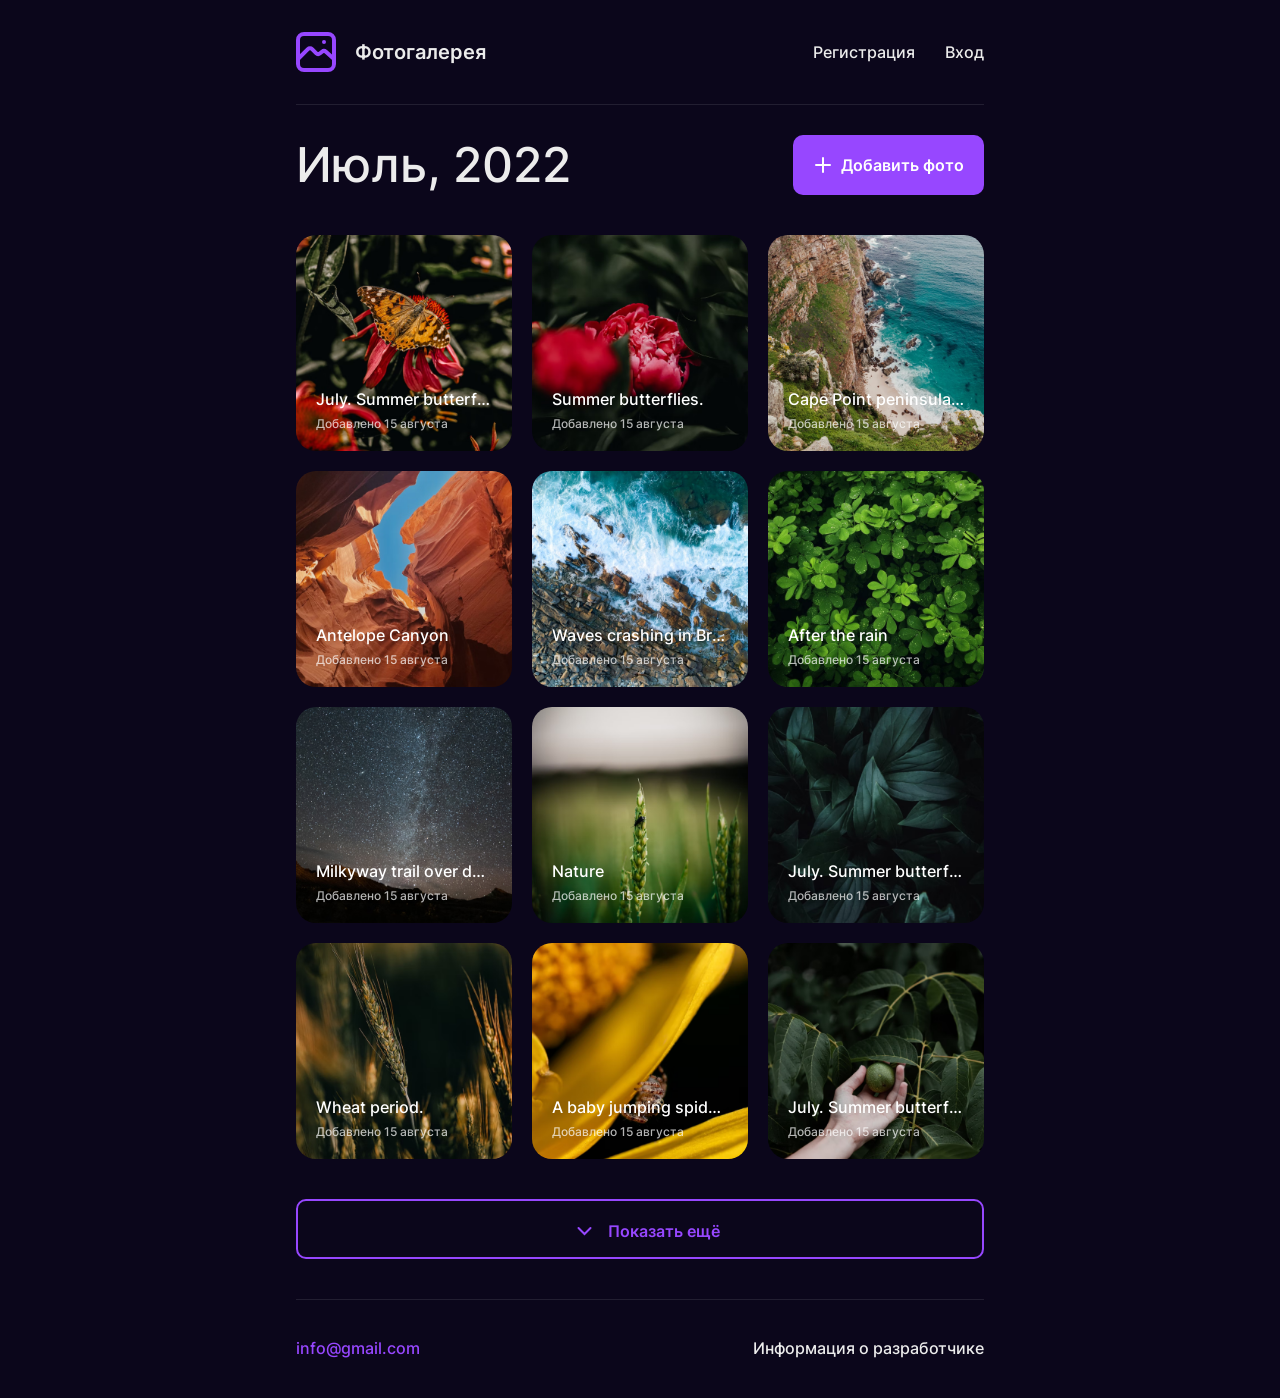
==== html/main.html @ de0ae7b8 "Add outlines on focused elements" ====
<!DOCTYPE html>
<html lang="ru">

<head>
    <meta charset="UTF-8">
    <meta http-equiv="X-UA-Compatible" content="IE=edge">
    <meta name="viewport" content="width=device-width, initial-scale=1.0">
    <title>PhotoGallery</title>
    <link rel="stylesheet" href="../css/font.css">
    <link rel="stylesheet" href="../css/main.css">
</head>

<body>
    <header>
        <div class="header">
            <div class="wrapper">
                <div class="header__container">
                    <div class="header__left">
                        <p class="header__logo"></p>
                        <p class="header__photogallery">
                            Фотогалерея
                        </p>
                    </div>
                    <div class="header__right">
                        <button class="header__registration">
                            Регистрация
                        </button>
                        <button class="header__login">
                            Вход
                        </button>
                    </div>
                </div>
            </div>
        </div>
    
        <div class="wrapper">
            <div class="hline"></div>
        </div>
    </header>


    <main>
        <div class="add-panel">
            <div class="wrapper">
                <div class="add-panel__container">
                    <p class="add-panel__date">
                        Июль, 2022
                    </p>
                    <button class="add-panel__button">
                        <div class="add-panel__button-container">
                            <div class="add-panel__button-plus"></div>
                            <p class="add-panel__button-text">
                                Добавить фото
                            </p>
                        </div>
                    </button>
                </div>
            </div>
        </div>
    
    
        <div class="content">
            <div class="wrapper">
                <div class="content__container">
    
                    <button class="content__element">
                        <img class="content__image" src="../img/example_images/image 1.png" alt="Фото не найдено" />
                        <p class="content__image-name">
                            July. Summer butterflies.
                        </p>
                        <div class="content__image-date">
                            <div class="content__image-clock-icon"></div>
                            <p>
                                <span class="added-word">Добавлено</span> 15 августа
                            </p>
                        </div>
                    </button>
    
                    <button class="content__element">
                        <img class="content__image" src="../img/example_images/image 2.png" alt="Фото не найдено" />
                        <p class="content__image-name">
                            Summer butterflies.
                        </p>
                        <div class="content__image-date">
                            <div class="content__image-clock-icon"></div>
                            <p>
                                <span class="added-word">Добавлено</span> 15 августа
                            </p>
                        </div>
                    </button>
    
                    <button class="content__element">
                        <img class="content__image" src="../img/example_images/image 3.png" alt="Фото не найдено" />
                        <p class="content__image-name">
                            Cape Point peninsula South Africa
                        </p>
                        <div class="content__image-date">
                            <div class="content__image-clock-icon"></div>
                            <p>
                                <span class="added-word">Добавлено</span> 15 августа
                            </p>
                        </div>
                    </button>
    
                    <button class="content__element">
                        <img class="content__image" src="../img/example_images/image 4.png" alt="Фото не найдено" />
                        <p class="content__image-name">
                            Antelope Canyon
                        </p>
                        <div class="content__image-date">
                            <div class="content__image-clock-icon"></div>
                            <p>
                                <span class="added-word">Добавлено</span> 15 августа
                            </p>
                        </div>
                    </button>
    
                    <button class="content__element">
                        <img class="content__image" src="../img/example_images/image 5.png" alt="Фото не найдено" />
                        <p class="content__image-name">
                            Waves crashing in Brittany, France
                        </p>
                        <div class="content__image-date">
                            <div class="content__image-clock-icon"></div>
                            <p>
                                <span class="added-word">Добавлено</span> 15 августа
                            </p>
                        </div>
                    </button>
    
                    <button class="content__element">
                        <img class="content__image" src="../img/example_images/image 6.png" alt="Фото не найдено" />
                        <p class="content__image-name">
                            After the rain
                        </p>
                        <div class="content__image-date">
                            <div class="content__image-clock-icon"></div>
                            <p>
                                <span class="added-word">Добавлено</span> 15 августа
                            </p>
                        </div>
                    </button>
    
                    <button class="content__element">
                        <img class="content__image" src="../img/example_images/image 7.png" alt="Фото не найдено" />
                        <p class="content__image-name">
                            Milkyway trail over death valley
                        </p>
                        <div class="content__image-date">
                            <div class="content__image-clock-icon"></div>
                            <p>
                                <span class="added-word">Добавлено</span> 15 августа
                            </p>
                        </div>
                    </button>
    
                    <button class="content__element">
                        <img class="content__image" src="../img/example_images/image 8.png" alt="Фото не найдено" />
                        <p class="content__image-name">
                            Nature
                        </p>
                        <div class="content__image-date">
                            <div class="content__image-clock-icon"></div>
                            <p>
                                <span class="added-word">Добавлено</span> 15 августа
                            </p>
                        </div>
                    </button>
    
                    <button class="content__element">
                        <img class="content__image" src="../img/example_images/image 9.png" alt="Фото не найдено" />
                        <p class="content__image-name">
                            July. Summer butterflies.
                        </p>
                        <div class="content__image-date">
                            <div class="content__image-clock-icon"></div>
                            <p>
                                <span class="added-word">Добавлено</span> 15 августа
                            </p>
                        </div>
                    </button>
    
                    <button class="content__element">
                        <img class="content__image" src="../img/example_images/image 10.png" alt="Фото не найдено" />
                        <p class="content__image-name">
                            Wheat period.
                        </p>
                        <div class="content__image-date">
                            <div class="content__image-clock-icon"></div>
                            <p>
                                <span class="added-word">Добавлено</span> 15 августа
                            </p>
                        </div>
                    </button>
    
                    <button class="content__element">
                        <img class="content__image" src="../img/example_images/image 11.png" alt="Фото не найдено" />
                        <p class="content__image-name">
                            A baby jumping spider on yellow petals
                        </p>
                        <div class="content__image-date">
                            <div class="content__image-clock-icon"></div>
                            <p>
                                <span class="added-word">Добавлено</span> 15 августа
                            </p>
                        </div>
                    </button>
    
                    <button class="content__element">
                        <img class="content__image" src="../img/example_images/image 12.png" alt="Фото не найдено" />
                        <p class="content__image-name">
                            July. Summer butterflies.
                        </p>
                        <div class="content__image-date">
                            <div class="content__image-clock-icon"></div>
                            <p>
                                <span class="added-word">Добавлено</span> 15 августа
                            </p>
                        </div>
                    </button>
    
                </div>
            </div>
        </div>
    
    
        <div class="show-more">
            <div class="wrapper">
                <button class="show-more__button">
                    <div class="show-more__arrow"></div>
                    <p class="show-more__text">
                        Показать ещё
                    </p>
                </button>
            </div>
        </div>
    </main>

    <footer>
        <div class="footer-hline-container">
            <div class="wrapper">
                <div class="hline"></div>
            </div>
        </div>
    
        <div class="footer">
            <div class="wrapper">
                <div class="footer__container">
                    <a class="footer__link" href="#!">info@gmail.com</a>
                    <p class="footer__info" href="#!">Информация о разработчике</p>
                </div>
            </div>
        </div>
    </footer>
</body>
</html>
---- css/font.css ----
/* inter-500 - latin_cyrillic */
@font-face {
    font-family: 'Inter';
    font-style: normal;
    font-weight: 500;
    src: url('../fonts/inter-v12-latin_cyrillic-500.eot'); /* IE9 Compat Modes */
    src: local(''),
         url('../fonts/inter-v12-latin_cyrillic-500.eot?#iefix') format('embedded-opentype'), /* IE6-IE8 */
         url('../fonts/inter-v12-latin_cyrillic-500.woff2') format('woff2'), /* Super Modern Browsers */
         url('../fonts/inter-v12-latin_cyrillic-500.woff') format('woff'), /* Modern Browsers */
         url('../fonts/inter-v12-latin_cyrillic-500.ttf') format('truetype'), /* Safari, Android, iOS */
         url('../fonts/inter-v12-latin_cyrillic-500.svg#Inter') format('svg'); /* Legacy iOS */
  }
  /* inter-600 - latin_cyrillic */
  @font-face {
    font-family: 'Inter';
    font-style: normal;
    font-weight: 600;
    src: url('../fonts/inter-v12-latin_cyrillic-600.eot'); /* IE9 Compat Modes */
    src: local(''),
         url('../fonts/inter-v12-latin_cyrillic-600.eot?#iefix') format('embedded-opentype'), /* IE6-IE8 */
         url('../fonts/inter-v12-latin_cyrillic-600.woff2') format('woff2'), /* Super Modern Browsers */
         url('../fonts/inter-v12-latin_cyrillic-600.woff') format('woff'), /* Modern Browsers */
         url('../fonts/inter-v12-latin_cyrillic-600.ttf') format('truetype'), /* Safari, Android, iOS */
         url('../fonts/inter-v12-latin_cyrillic-600.svg#Inter') format('svg'); /* Legacy iOS */
  }
---- css/main.css ----
* {
    box-sizing: border-box;
}

* {
    font-family: 'Inter';
    font-style: normal;
    margin: 0px;
    border: none;
    padding: 0px;
    text-align: left;
}

:focus{
    outline: dashed 2px white;
}

a:focus{
    outline: dashed 2px white;
}

html {
    background-color: #0B061B;
}

img {
    font-family: 'Inter';
    font-style: normal;
    font-weight: 500;
    font-size: 20px;
    line-height: 24px;
    color: white;
}

.wrapper {
    width: 100%;
    max-width: 1200px;
    height: 100%;
    margin: 0 auto;
}

/*header style*/

.header {
    margin-bottom: 32px;
}

.header__container {
    width: 100%;
    height: 40px;
    margin-top: 32px;
    display: flex;
    justify-content: space-between;
}

.header__left {
    width: 190px;
    height: 40px;
    display: flex;
    justify-content: space-between;
}

.header__logo {
    width: 40px;
    height: 40px;
    margin-right: 18px;
    background: url(../img/logo.svg);
    background-repeat: no-repeat;
    background-position: 0px 0px;
}

.header__photogallery {
    height: 100%;
    padding-top: 8px;
    font-family: 'Inter';
    font-style: normal;
    font-weight: 600;
    font-size: 20px;
    line-height: 24px;
    color: #ECECEC;
}

.header__right {
    display: flex;
    justify-content: flex-end;
    margin: 9px 0px;
}

.header__registration {
    margin: 0px;
    border: none;
    padding: 0px;
    margin-right: 30px;
    font-family: 'Inter';
    font-style: normal;
    font-weight: 500;
    font-size: 16px;
    line-height: 19px;
    text-align: right;
    color: #ECECEC;
    background: transparent;
}

.header__login {
    margin: 0px;
    border: none;
    padding: 0px;
    font-family: 'Inter';
    font-style: normal;
    font-weight: 500;
    font-size: 16px;
    line-height: 19px;
    text-align: right;
    color: #ECECEC;
    background: transparent;
}

.header__username {
    margin: auto 0px;
    border: none;
    padding: 0px;
    margin-right: 30px;
    font-family: 'Inter';
    font-style: normal;
    font-weight: 500;
    font-size: 16px;
    line-height: 19px;
    text-align: right;
    color: #ECECEC;
    background: transparent;
}

.header__logout {
    margin: 0px;
    border: none;
    padding: 0px;
    font-family: 'Inter';
    font-style: normal;
    font-weight: 500;
    font-size: 16px;
    line-height: 19px;
    text-align: right;
    color: #585858;
    background: transparent;
}

/*hline style*/

.hline {
    width: 100%;
    height: 1px;
    background: url(../img/hline.png);
    background-repeat: no-repeat;
    background-size: cover;
    margin-bottom: 30px;
}

/*add-panel style*/

.add-panel {
    width: 100%;
    height: 60px;
    margin-bottom: 40px;
}

.add-panel__container {
    height: 100%;
    width: 100%;
    display: flex;
    justify-content: space-between;
}

.add-panel__date {
    font-family: 'Inter';
    font-style: normal;
    font-weight: 500;
    font-size: 48px;
    line-height: 60px;
    color: #ECECEC;
}

.add-panel__button {
    display: block;
    height: 100%;
    margin: 0px;
    padding: 0px;
    border: 0px;
    width: 191px;
    background: #9747FF;
    border-radius: 10px;
}

.add-panel__button-container {
    margin: 20px;
    height: 20px;
    display: flex;
    justify-content: space-between;
}

.add-panel__button-plus {
    height: 100%;
    width: 20px;
    background: url(../img/plus.svg);
    background-repeat: no-repeat;
    background-size: cover;
}

.add-panel__button-text {
    font-family: 'Inter';
    font-style: normal;
    font-weight: 600;
    font-size: 16px;
    line-height: 20px;
    color: white;
}

/*content style*/

.content {
    margin-bottom: 40px;
    min-height: 895px;
}

.content__container {
    height: auto;
    width: 100%;
    display: grid;
    grid-template-columns: repeat(4, 1fr);
    row-gap: 20px;
    column-gap: 20px;
}

.content__element {
    margin: 0px;
    border: 0px;
    padding: 0px;
    position: relative;
    border-radius: 20px;
    width: 285px;
    height: 285px;
    overflow: hidden;
    text-align: left;
}

.content__image {
    width: 100%;
    height: 100%;
    display: block;
}

.content__image-name {
    position: absolute;
    top: 220px;
    left: 20px;
    width: 245px;
    height: 26px;
    font-family: 'Inter';
    font-style: normal;
    font-weight: 500;
    font-size: 16px;
    line-height: 26px;
    overflow: hidden;
    white-space: nowrap;
    text-overflow: ellipsis;
    color: white;
}

.content__image-clock-icon{
    width: 12px;
    height: 12px;
    margin: auto 0px;
    margin-right: 6px;
    background: url(../img/clock.svg);
    display: none;
}

.content__image-date {
    display: block;
    position: absolute;
    top: 250px;
    left: 20px;
    width: 184px;
    height: 15px;
    font-family: 'Inter';
    font-style: normal;
    font-weight: 400;
    font-size: 12px;
    line-height: 15px;
    color: white;
    opacity: 0.7;
}

/*show more button style*/

.show-more {
    width: 100%;
    height: 60px;
    margin-bottom: 40px;
}

.show-more__button {
    margin: 0px;
    border: 0px;
    padding: 0px;

    height: 100%;
    width: 100%;
    border-width: 2px;
    border-style: solid;
    border-radius: 10px;
    border-color: #9747FF;
    background: transparent;

    display: flex;
    justify-content: flex-start;
}

.show-more__arrow {
    width: 20px;
    height: 20px;
    margin-left: 532px;
    margin-top: 20px;
    background: url(../img/arrow_down.svg);
}

.show-more__text {
    height: 20px;
    margin-left: 14px;
    margin-top: 20px;
    font-family: 'Inter';
    font-style: normal;
    font-weight: 600;
    font-size: 16px;
    line-height: 20px;
    text-align: left;
    color: #9747FF;
}

/*footer hline*/

.footer-hline-container {
    width: 100%;
    margin-bottom: 39px;
}

/*footer style*/

.footer {
    width: 100%;
    height: 19px;
    margin-bottom: 40px;
}

.footer__container {
    height: 19px;
    display: flex;
    justify-content: space-between;
}

.footer__link {
    height: 19px;
    text-decoration: none;
    font-family: 'Inter';
    font-style: normal;
    font-weight: 400;
    font-size: 16px;
    line-height: 19px;
    color: #9747FF;
}

.footer__info {
    height: 19px;
    text-decoration: none;
    font-family: 'Inter';
    font-style: normal;
    font-weight: 400;
    font-size: 16px;
    line-height: 19px;
    color: #ECECEC;
}




/*media*/

@media screen and (max-width: 1280px) {
    .wrapper {
        max-width: 688px;
    }

    .content__container {
        grid-template-columns: repeat(3, 1fr);
    }

    .content__element {
        width: 216px;
        height: 216px;
    }

    .content__image-name{
        width: 176px;
    }

    .show-more__arrow {
        margin-left: 276px;
    }

    .content__image-name {
        left: 20px;
        top: 151px;
    }

    .content__image-date {
        left: 20px;
        top: 181px;
    }
}


@media screen and (max-width: 768px) {
    .wrapper {
        max-width: 280px;
        margin: 0px auto;
    }

    .header {
        margin-bottom: 20px;
    }

    .header__container {
        margin-top: 20px;
    }

    .header__photogallery {
        display: none;
    }

    .hello-word{
        display: none;
    }

    .add-panel__date {
        font-size: 36px;
        line-height: 44px;
    }

    .add-panel__button {
        width: 44px;
        height: 44px;
        padding: 0px;
    }

    .add-panel__button-container {
        width: 20px;
        height: 20px;
        margin: 12px;
    }

    .add-panel__button-plus {
        width: 20px;
        height: 20px;
        margin: 0px;
    }

    .add-panel__button-text {
        display: none;
    }

    .content{
        margin-bottom: 30px;
        min-height: 438px;
    }

    .content__container {
        grid-template-columns: repeat(2, 1fr);
        row-gap: 12px;
        column-gap: 12px;
    }

    .content__element {
        width: 134px;
        height: 134px;
    }

    .content__image-name {
        left: 10px;
        top: 82px;
        width: 102px;
        height: 20px;
        font-size: 14px;
        line-height: 20px;
    }

    .content__image-date{
        left: 10px;
        top: 108px;
        display: flex;
        justify-content: flex-start;
    }

    .content__image-clock-icon{
        display: block;
    }

    .added-word{
        display: none;
    }

    .show-more{
        height: 44px;
        margin-bottom: 30px;
    }

    .show-more__button{
        height: 44px;
    }

    .show-more__arrow{
        margin: auto 0px;
        margin-left: 80px;
        margin-right: 14px;
    }

    .show-more__text{
        margin: auto 0px;
        font-size: 14px;
    }

    .footer-hline-container{
        margin-bottom: 20px;
    }

    .hline{
        margin-bottom: 20px;
    }

    .footer{
        height: auto;
        margin-bottom: 20px;
    }

    .footer__container{
        width: 100%;
        height: auto;
        display: flex;
        flex-direction: column;
        justify-content: flex-start;
    }

    .footer__link{
        margin: 20px auto;
        margin-top: 0px;
    }

    .footer__info{
        margin: 0px auto;
    }
}
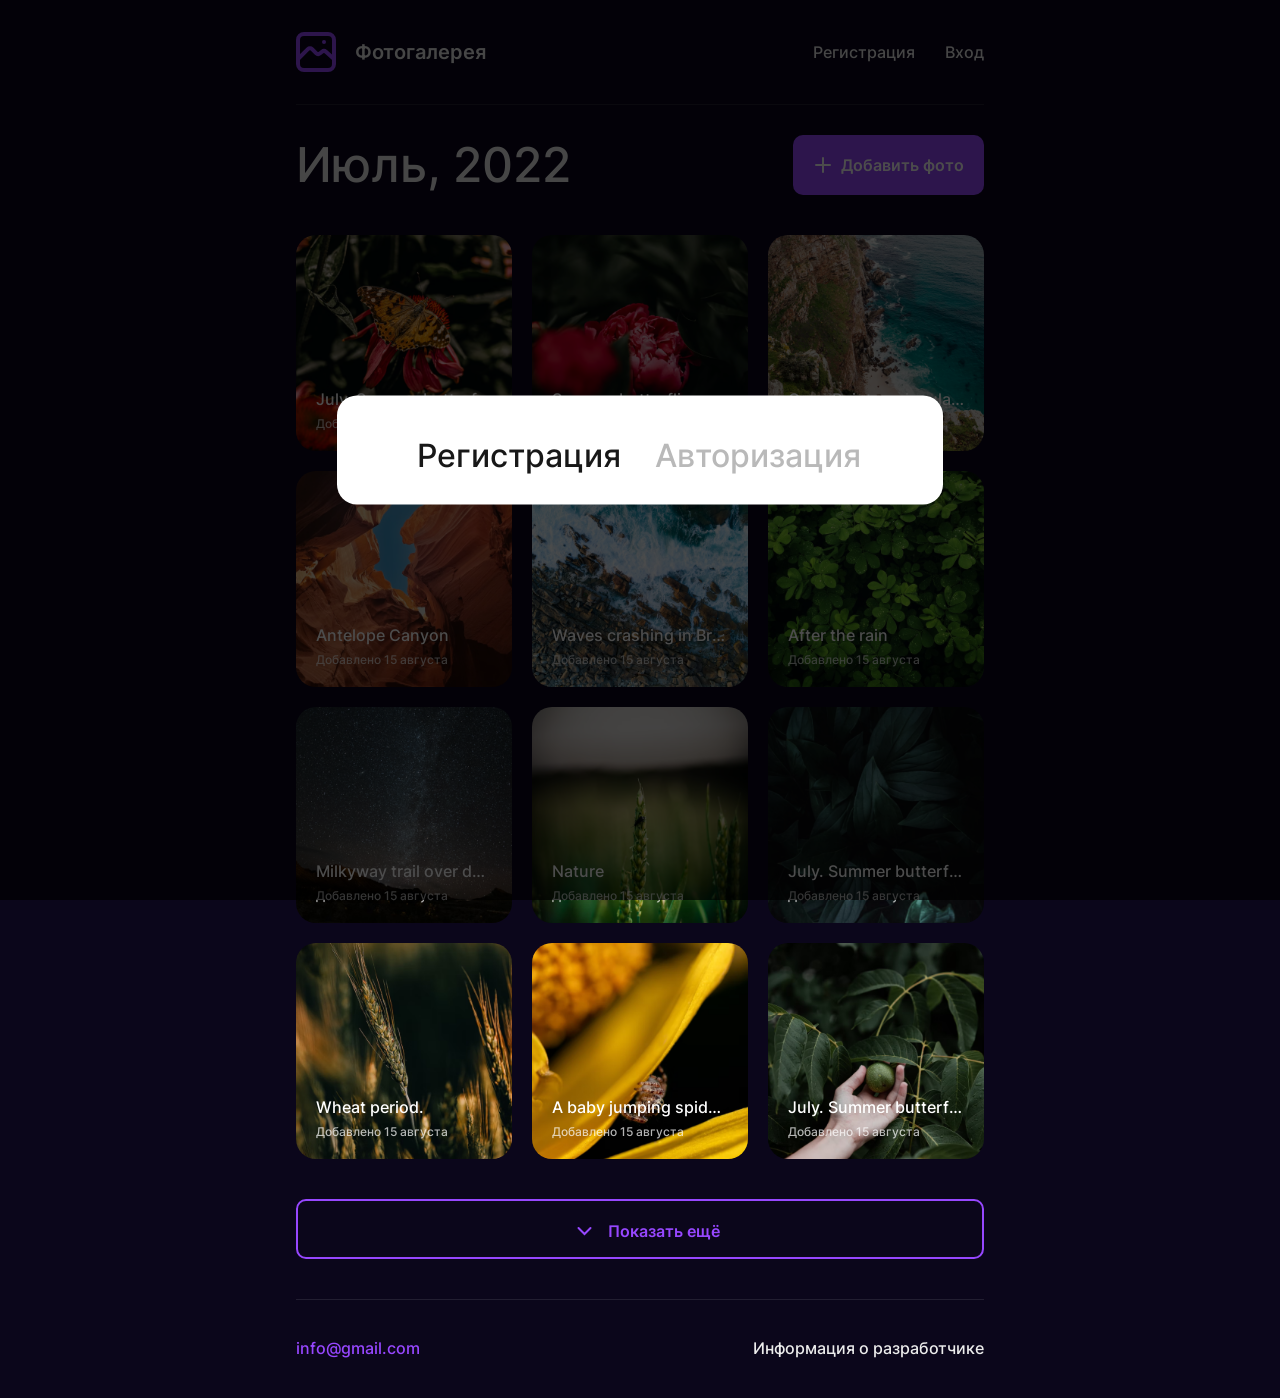
==== commit 468cae17: "Add header of form" ====
--- a/html/main.html
+++ b/html/main.html
@@ -252,5 +252,22 @@
             </div>
         </div>
     </footer>
+
+
+    <div class="form">
+        <div class="form__background"></div>
+        <div class="form__window">
+            <div class="form__window__change-mode">
+                <button class="change-mode__button change-mode__button__registration change-mode__button__active">
+                    Регистрация
+                </button>
+                <button class="change-mode__button change-mode__button__autorization change-mode__button__unactive">
+                    Авторизация
+                </button>
+            </div>
+        </div>
+    </div>
+
+
 </body>
 </html>
--- a/css/main.css
+++ b/css/main.css
@@ -11,12 +11,17 @@
     text-align: left;
 }
 
-:focus{
+:focus {
     outline: dashed 2px white;
 }
 
-a:focus{
+a:focus {
     outline: dashed 2px white;
+}
+
+button {
+    cursor: pointer;
+    background: transparent;
 }
 
 html {
@@ -265,7 +270,7 @@
     color: white;
 }
 
-.content__image-clock-icon{
+.content__image-clock-icon {
     width: 12px;
     height: 12px;
     margin: auto 0px;
@@ -381,6 +386,69 @@
 
 
 
+/*form*/
+
+.form {
+    position: fixed;
+    left: 0px;
+    top: 0px;
+    width: 100%;
+    height: 100%;
+}
+
+.form__background {
+    position: fixed;
+    left: 0px;
+    top: 0px;
+    width: 100%;
+    height: 100%;
+    background: black;
+    opacity: 0.7;
+}
+
+.form__window {
+    position: absolute;
+    top: 50%;
+    left: 50%;
+    transform: translate(-50%, -50%);
+    background: white;
+    border-radius: 20px;
+    display: flex;
+    flex-direction: column;
+}
+
+.form__window__change-mode {
+    display: flex;
+    flex-direction: row;
+    justify-content: space-between;
+    margin: 40px 80px;
+    margin-bottom: 30px;
+}
+
+.change-mode__button {
+    font-family: 'Inter';
+    font-style: normal;
+    font-weight: 500;
+    font-size: 32px;
+    line-height: 39px;
+    width: 208px;
+    height: 39px;
+}
+
+.change-mode__button__registration{
+    margin-right: 30px;
+}
+
+.change-mode__button__active{
+    color: #181818;
+}
+
+.change-mode__button__unactive{
+    color: #B9B9B9;
+}
+
+
+
 
 /*media*/
 
@@ -398,7 +466,7 @@
         height: 216px;
     }
 
-    .content__image-name{
+    .content__image-name {
         width: 176px;
     }
 
@@ -436,7 +504,7 @@
         display: none;
     }
 
-    .hello-word{
+    .hello-word {
         display: none;
     }
 
@@ -467,7 +535,7 @@
         display: none;
     }
 
-    .content{
+    .content {
         margin-bottom: 30px;
         min-height: 438px;
     }
@@ -492,55 +560,55 @@
         line-height: 20px;
     }
 
-    .content__image-date{
+    .content__image-date {
         left: 10px;
         top: 108px;
         display: flex;
         justify-content: flex-start;
     }
 
-    .content__image-clock-icon{
+    .content__image-clock-icon {
         display: block;
     }
 
-    .added-word{
+    .added-word {
         display: none;
     }
 
-    .show-more{
+    .show-more {
         height: 44px;
         margin-bottom: 30px;
     }
 
-    .show-more__button{
+    .show-more__button {
         height: 44px;
     }
 
-    .show-more__arrow{
+    .show-more__arrow {
         margin: auto 0px;
         margin-left: 80px;
         margin-right: 14px;
     }
 
-    .show-more__text{
+    .show-more__text {
         margin: auto 0px;
         font-size: 14px;
     }
 
-    .footer-hline-container{
+    .footer-hline-container {
         margin-bottom: 20px;
     }
 
-    .hline{
+    .hline {
         margin-bottom: 20px;
     }
 
-    .footer{
+    .footer {
         height: auto;
         margin-bottom: 20px;
     }
 
-    .footer__container{
+    .footer__container {
         width: 100%;
         height: auto;
         display: flex;
@@ -548,12 +616,12 @@
         justify-content: flex-start;
     }
 
-    .footer__link{
+    .footer__link {
         margin: 20px auto;
         margin-top: 0px;
     }
 
-    .footer__info{
+    .footer__info {
         margin: 0px auto;
     }
 }
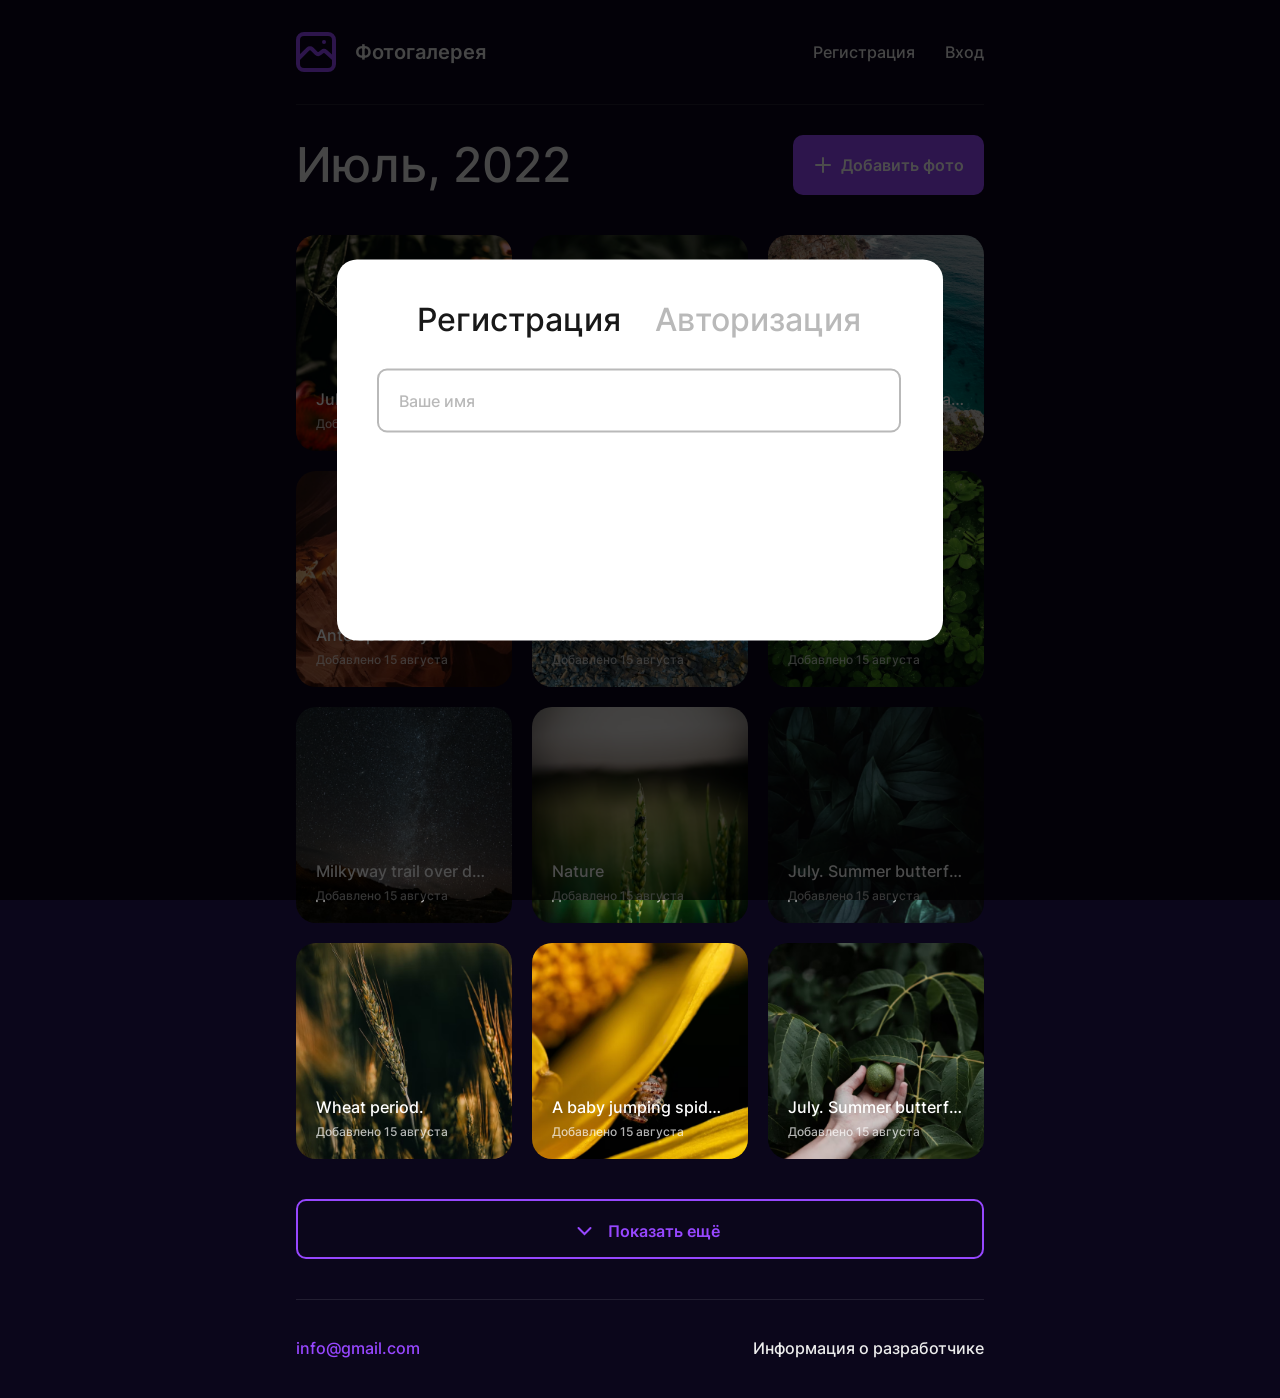
==== commit 76e65aa3: "Add registration name input and placeholders js file" ====
--- a/html/main.html
+++ b/html/main.html
@@ -8,6 +8,7 @@
     <title>PhotoGallery</title>
     <link rel="stylesheet" href="../css/font.css">
     <link rel="stylesheet" href="../css/main.css">
+    <script src="../js/placeholders.js"></script>
 </head>
 
 <body>
@@ -257,6 +258,7 @@
     <div class="form">
         <div class="form__background"></div>
         <div class="form__window">
+
             <div class="form__window__change-mode">
                 <button class="change-mode__button change-mode__button__registration change-mode__button__active">
                     Регистрация
@@ -265,6 +267,21 @@
                     Авторизация
                 </button>
             </div>
+
+            <div class="registration__form">
+                <form action="" method="post">
+                    <div class="registration-inputs__container">
+                        <div class="registration__name">
+                            <label class="input__label">
+                                <input type="text" class="form__input registration__name__input">
+                                <p class="form__placeholder">
+                                    Ваше имя
+                                </p>
+                            </label>
+                        </div>
+                    </div>
+                </form>
+            </div>
         </div>
     </div>
 
--- a/css/main.css
+++ b/css/main.css
@@ -1,7 +1,3 @@
-* {
-    box-sizing: border-box;
-}
-
 * {
     font-family: 'Inter';
     font-style: normal;
@@ -17,6 +13,10 @@
 
 a:focus {
     outline: dashed 2px white;
+}
+
+input:focus {
+    outline: none;
 }
 
 button {
@@ -435,18 +435,87 @@
     height: 39px;
 }
 
-.change-mode__button__registration{
+.change-mode__button__registration {
     margin-right: 30px;
 }
 
-.change-mode__button__active{
+.change-mode__button__active {
     color: #181818;
 }
 
-.change-mode__button__unactive{
+.change-mode__button__unactive {
     color: #B9B9B9;
 }
 
+
+.registration-inputs__container {
+    display: grid;
+    grid-template-columns: repeat(2, 1fr);
+    grid-template-rows: repeat(3, 1fr);
+    row-gap: 20px;
+    column-gap: 20px;
+    margin-left: 40px;
+    margin-right: 40px;
+    margin-bottom: 40px;
+    max-width: 520px;
+}
+
+.registration__name {
+    position: relative;
+    width: 520px;
+    height: 60px;
+    border: 2px solid #B9B9B9;
+    border-radius: 10px;
+}
+
+.form__placeholder {
+    transition-duration: 0.5s;
+    position: absolute;
+    top: 20px;
+    left: 20px;
+    user-select: none;
+    width: 480px;
+    height: 20px;
+    font-family: 'Inter';
+    font-style: normal;
+    font-weight: 500;
+    font-size: 16px;
+    line-height: 20px;
+    color: #b9b9b9;
+}
+
+.form__placeholder__mini {
+    transition-duration: 0.5s;
+    width: 58px;
+    height: 15px;
+    left: 20px;
+    top: 10px;
+    font-weight: 500;
+    font-size: 12px;
+    line-height: 15px;
+}
+
+.input__label {
+    position: absolute;
+    cursor: text;
+    top: 0px;
+    left: 0px;
+    width: 520px;
+    height: 60px;
+}
+
+.registration__name__input {
+    width: 480px;
+    height: 20px;
+    margin: 10px 20px;
+    margin-top: 30px;
+    font-family: 'Inter';
+    font-style: normal;
+    font-weight: 500;
+    font-size: 16px;
+    line-height: 20px;
+    background: transparent;
+}
 
 
 
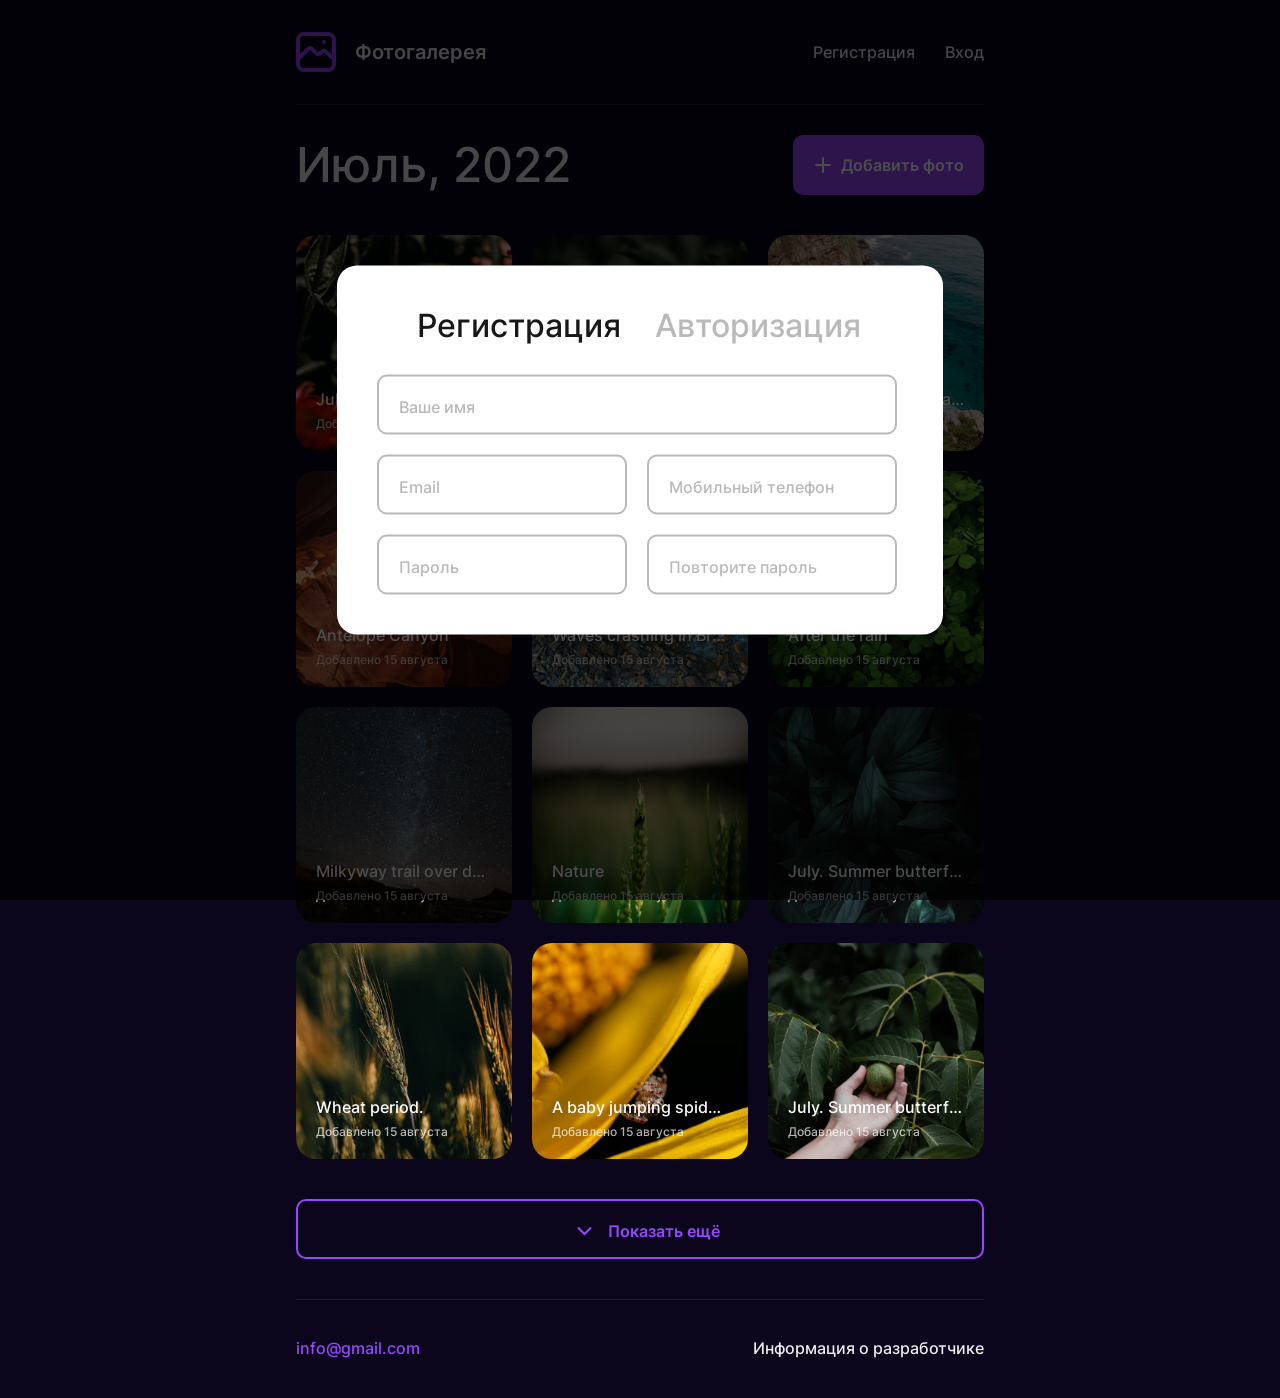
==== commit 7043919f: "Add all registration text fields" ====
--- a/html/main.html
+++ b/html/main.html
@@ -272,10 +272,46 @@
                 <form action="" method="post">
                     <div class="registration-inputs__container">
                         <div class="registration__name">
+                            <label class="input__label input__label__big">
+                                <input type="text" class="form__input form__input__big registration__name__input">
+                                <p class="form__placeholder">
+                                    Ваше имя
+                                </p>
+                            </label>
+                        </div>
+
+                        <div class="registration__email">
                             <label class="input__label">
-                                <input type="text" class="form__input registration__name__input">
-                                <p class="form__placeholder">
-                                    Ваше имя
+                                <input type="text" class="form__input registration__email__input">
+                                <p class="form__placeholder">
+                                    Email
+                                </p>
+                            </label>
+                        </div>
+
+                        <div class="registration__phone">
+                            <label class="input__label">
+                                <input type="text" class="form__input registration__phone__input">
+                                <p class="form__placeholder">
+                                    Мобильный телефон
+                                </p>
+                            </label>
+                        </div>
+
+                        <div class="registration__pass">
+                            <label class="input__label">
+                                <input type="password" class="form__input registration__pass__input">
+                                <p class="form__placeholder">
+                                    Пароль
+                                </p>
+                            </label>
+                        </div>
+
+                        <div class="registration__pass-check">
+                            <label class="input__label">
+                                <input type="password" class="form__input registration__pass-check__input">
+                                <p class="form__placeholder">
+                                    Повторите пароль
                                 </p>
                             </label>
                         </div>
--- a/css/main.css
+++ b/css/main.css
@@ -5,6 +5,7 @@
     border: none;
     padding: 0px;
     text-align: left;
+    box-sizing: border-box;
 }
 
 :focus {
@@ -450,8 +451,8 @@
 
 .registration-inputs__container {
     display: grid;
-    grid-template-columns: repeat(2, 1fr);
-    grid-template-rows: repeat(3, 1fr);
+    grid-template-columns: repeat(2, 250px);
+    grid-template-rows: repeat(3, 60px);
     row-gap: 20px;
     column-gap: 20px;
     margin-left: 40px;
@@ -462,8 +463,7 @@
 
 .registration__name {
     position: relative;
-    width: 520px;
-    height: 60px;
+    grid-column: span 2;
     border: 2px solid #B9B9B9;
     border-radius: 10px;
 }
@@ -486,7 +486,6 @@
 
 .form__placeholder__mini {
     transition-duration: 0.5s;
-    width: 58px;
     height: 15px;
     left: 20px;
     top: 10px;
@@ -500,12 +499,15 @@
     cursor: text;
     top: 0px;
     left: 0px;
+    width: 250px;
+    height: 60px;
+}
+.input__label__big{
     width: 520px;
-    height: 60px;
-}
-
-.registration__name__input {
-    width: 480px;
+}
+
+.form__input{
+    width: 210px;
     height: 20px;
     margin: 10px 20px;
     margin-top: 30px;
@@ -515,6 +517,36 @@
     font-size: 16px;
     line-height: 20px;
     background: transparent;
+}
+.form__input__big{
+    width: 480px;
+}
+
+
+
+.registration__email {
+    position: relative;
+    border: 2px solid #B9B9B9;
+    border-radius: 10px;
+}
+
+
+.registration__phone {
+    position: relative;
+    border: 2px solid #B9B9B9;
+    border-radius: 10px;
+}
+
+.registration__pass {
+    position: relative;
+    border: 2px solid #B9B9B9;
+    border-radius: 10px;
+}
+
+.registration__pass-check {
+    position: relative;
+    border: 2px solid #B9B9B9;
+    border-radius: 10px;
 }
 
 
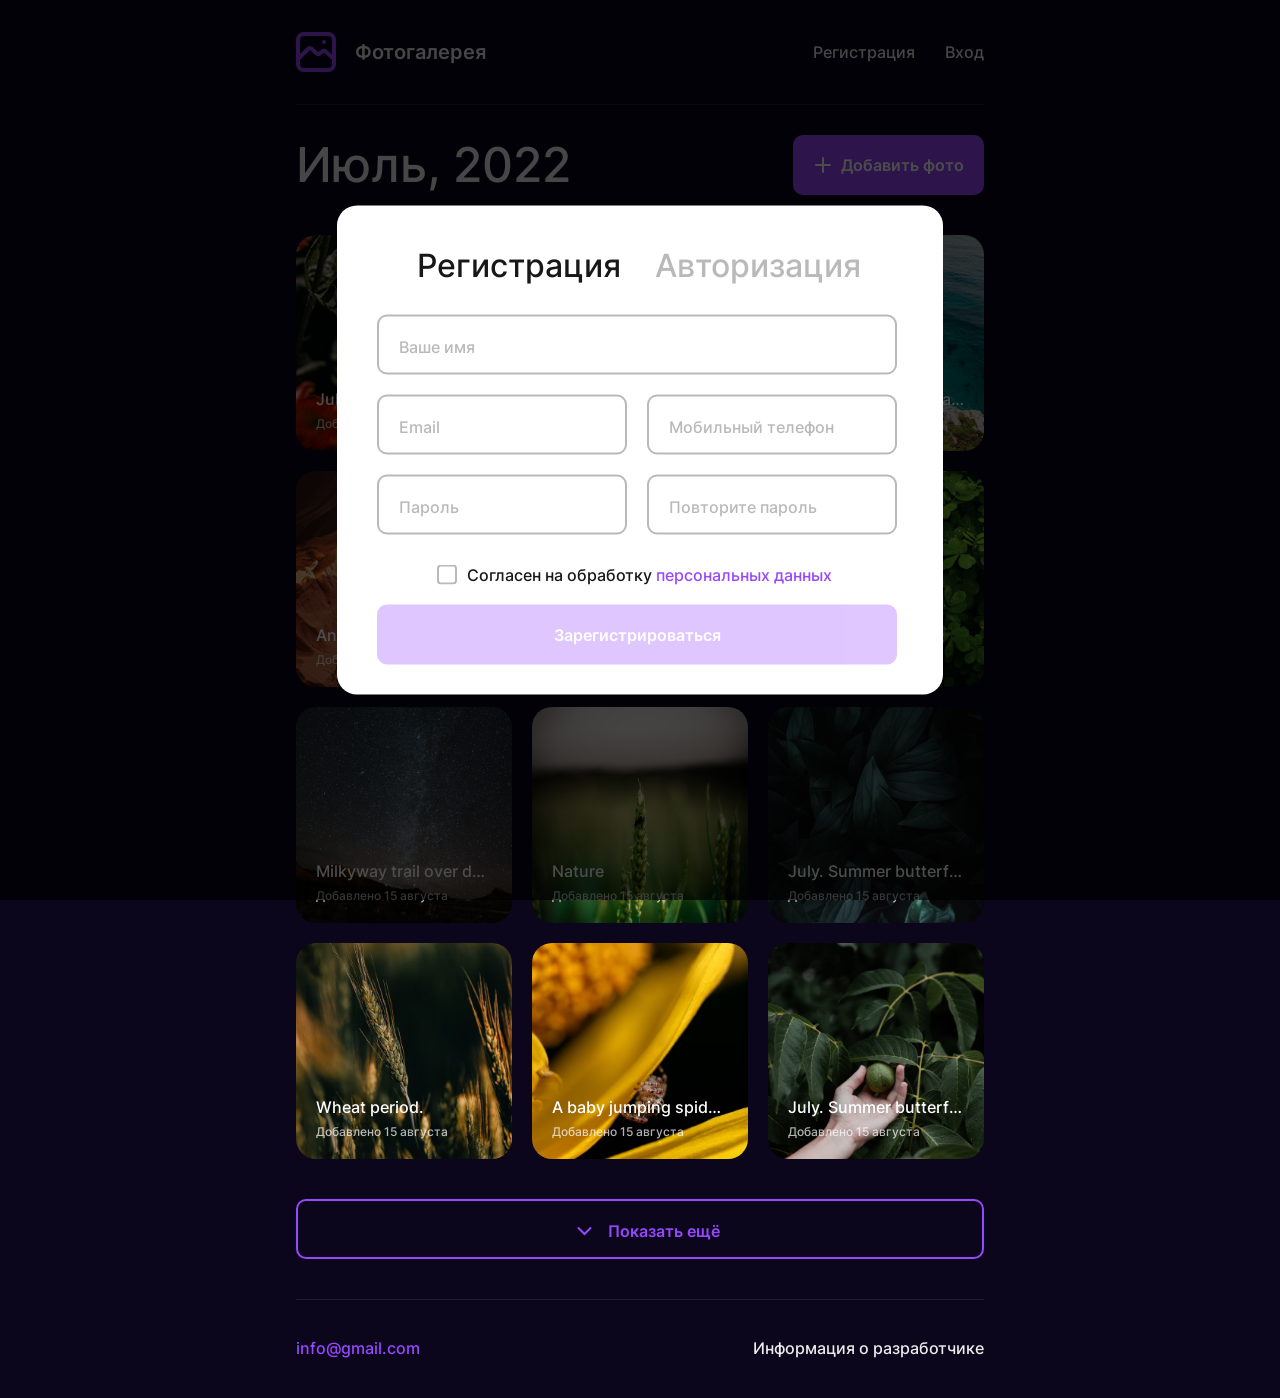
==== commit 5408b9fd: "Add registration agree checkbox and submit button" ====
--- a/html/main.html
+++ b/html/main.html
@@ -316,6 +316,23 @@
                             </label>
                         </div>
                     </div>
+
+                    <div class="agree">
+                        <label class="agree__checkbox__label">
+                            <input type="checkbox" class="agree__checkbox">
+                            <div class="agree__checkbox__background"></div>
+                        </label>
+                        <p class="agree__text">
+                            Согласен на обработку 
+                            <a class="agree__link">персональных данных</a>
+                        </p>
+                    </div>
+
+                    <button disabled class="submit submit__unactive">
+                        <p class="submit__text">
+                            Зарегистрироваться
+                        </p>
+                    </button>
                 </form>
             </div>
         </div>
--- a/css/main.css
+++ b/css/main.css
@@ -14,6 +14,10 @@
 
 a:focus {
     outline: dashed 2px white;
+}
+
+a {
+    cursor: pointer;
 }
 
 input:focus {
@@ -457,7 +461,7 @@
     column-gap: 20px;
     margin-left: 40px;
     margin-right: 40px;
-    margin-bottom: 40px;
+    margin-bottom: 30px;
     max-width: 520px;
 }
 
@@ -502,11 +506,12 @@
     width: 250px;
     height: 60px;
 }
-.input__label__big{
+
+.input__label__big {
     width: 520px;
 }
 
-.form__input{
+.form__input {
     width: 210px;
     height: 20px;
     margin: 10px 20px;
@@ -518,7 +523,8 @@
     line-height: 20px;
     background: transparent;
 }
-.form__input__big{
+
+.form__input__big {
     width: 480px;
 }
 
@@ -547,6 +553,79 @@
     position: relative;
     border: 2px solid #B9B9B9;
     border-radius: 10px;
+}
+
+
+.agree {
+    display: flex;
+    flex-direction: row;
+    justify-content: flex-start;
+    margin: 0px 100px;
+    margin-bottom: 20px;
+}
+
+.agree__checkbox__label {
+    width: 20px;
+    height: 20px;
+    margin-right: 10px;
+    cursor: pointer;
+}
+
+.agree__checkbox{
+    display: none;
+}
+
+.agree__checkbox__background{
+    background: url(../img/checkbox_unactive.svg);
+}
+
+.agree__checkbox:checked + .agree__checkbox__background{
+    background: url(../img/checkbox_active.svg);
+}
+
+.agree__checkbox__background{
+    width: 20px;
+    height: 20px;
+}
+
+.agree__text {
+    font-weight: 400;
+    font-size: 16px;
+    line-height: 20px;
+    color: #181818;
+}
+
+.agree__link {
+    color: #9747FF;
+}
+
+
+.submit {
+    width: 520px;
+    height: 60px;
+    background: #9747FF;
+    border-radius: 10px;
+    margin: 0px 40px;
+    margin-bottom: 30px;
+}
+
+.submit__unactive {
+    opacity: 0.3;
+    cursor: default;
+}
+
+.submit__active {
+    opacity: 1;
+    cursor: pointer;
+}
+
+.submit__text {
+    margin: auto;
+    font-weight: 600;
+    font-size: 16px;
+    line-height: 20px;
+    color: white;
+    text-align: center;
 }
 
 
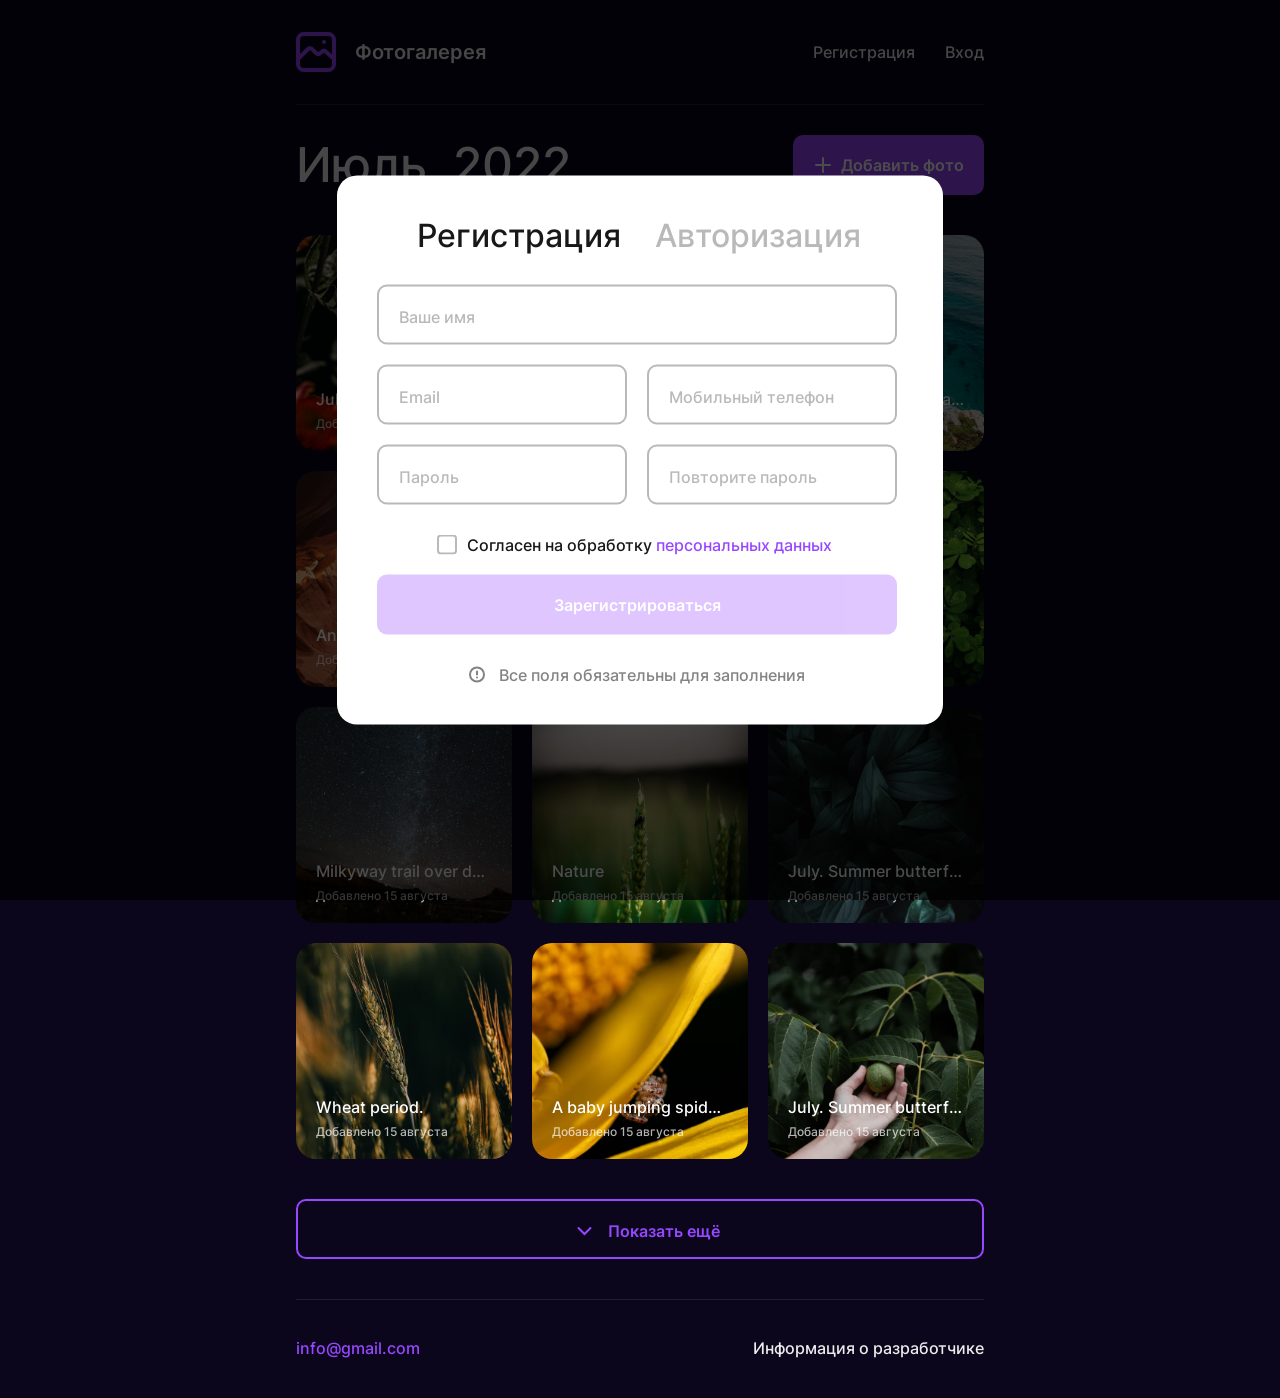
==== commit f3a9a722: "Add registration info panel" ====
--- a/html/main.html
+++ b/html/main.html
@@ -333,6 +333,13 @@
                             Зарегистрироваться
                         </p>
                     </button>
+
+                    <div class="registration__info">
+                        <div class="registration__info__icon"></div>
+                        <p class="registration__info__text">
+                            Все поля обязательны для заполнения
+                        </p>
+                    </div>
                 </form>
             </div>
         </div>
--- a/css/main.css
+++ b/css/main.css
@@ -571,19 +571,19 @@
     cursor: pointer;
 }
 
-.agree__checkbox{
+.agree__checkbox {
     display: none;
 }
 
-.agree__checkbox__background{
+.agree__checkbox__background {
     background: url(../img/checkbox_unactive.svg);
 }
 
-.agree__checkbox:checked + .agree__checkbox__background{
+.agree__checkbox:checked+.agree__checkbox__background {
     background: url(../img/checkbox_active.svg);
 }
 
-.agree__checkbox__background{
+.agree__checkbox__background {
     width: 20px;
     height: 20px;
 }
@@ -629,6 +629,29 @@
 }
 
 
+.registration__info {
+    margin: 0px 130px;
+    margin-bottom: 40px;
+    display: flex;
+    flex-direction: row;
+    justify-content: flex-start;
+}
+
+.registration__info__icon {
+    width: 20px;
+    height: 20px;
+    margin-right: 12px;
+    background: url(../img/info_gray.svg);
+}
+
+.registration__info__text {
+    font-weight: 400;
+    font-size: 16px;
+    line-height: 20px;
+    color: #838383;
+}
+
+
 
 /*media*/
 
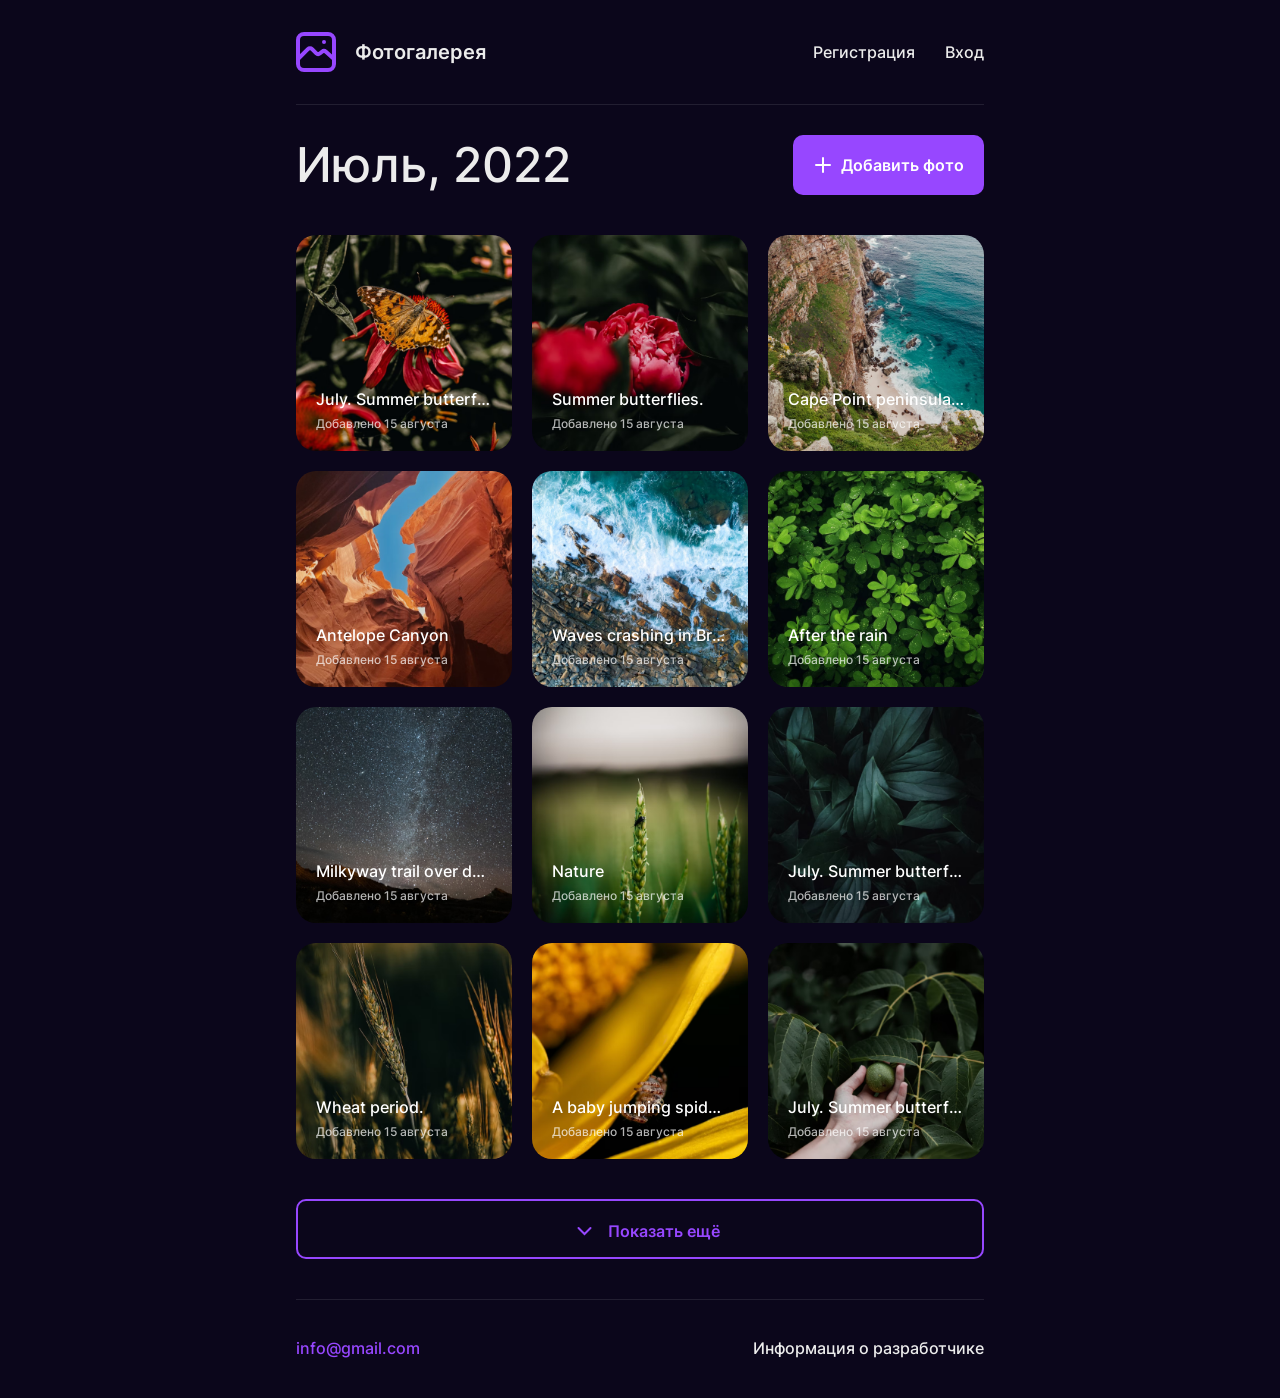
==== commit fdb411bc: "Add login panel and panel mode control and panel closing opening" ====
--- a/html/main.html
+++ b/html/main.html
@@ -8,7 +8,7 @@
     <title>PhotoGallery</title>
     <link rel="stylesheet" href="../css/font.css">
     <link rel="stylesheet" href="../css/main.css">
-    <script src="../js/placeholders.js"></script>
+    <script src="../js/main.js"></script>
 </head>
 
 <body>
@@ -273,8 +273,8 @@
                     <div class="registration-inputs__container">
                         <div class="registration__name">
                             <label class="input__label input__label__big">
-                                <input type="text" class="form__input form__input__big registration__name__input">
-                                <p class="form__placeholder">
+                                <input type="text" class="form__input registration__form__input form__input__big registration__name__input">
+                                <p class="form__placeholder registration__placeholder">
                                     Ваше имя
                                 </p>
                             </label>
@@ -282,8 +282,8 @@
 
                         <div class="registration__email">
                             <label class="input__label">
-                                <input type="text" class="form__input registration__email__input">
-                                <p class="form__placeholder">
+                                <input type="text" class="form__input registration__form__input registration__email__input">
+                                <p class="form__placeholder registration__placeholder">
                                     Email
                                 </p>
                             </label>
@@ -291,8 +291,8 @@
 
                         <div class="registration__phone">
                             <label class="input__label">
-                                <input type="text" class="form__input registration__phone__input">
-                                <p class="form__placeholder">
+                                <input type="text" class="form__input registration__form__input registration__phone__input">
+                                <p class="form__placeholder registration__placeholder">
                                     Мобильный телефон
                                 </p>
                             </label>
@@ -300,8 +300,8 @@
 
                         <div class="registration__pass">
                             <label class="input__label">
-                                <input type="password" class="form__input registration__pass__input">
-                                <p class="form__placeholder">
+                                <input type="password" class="form__input registration__form__input registration__pass__input">
+                                <p class="form__placeholder registration__placeholder">
                                     Пароль
                                 </p>
                             </label>
@@ -309,8 +309,8 @@
 
                         <div class="registration__pass-check">
                             <label class="input__label">
-                                <input type="password" class="form__input registration__pass-check__input">
-                                <p class="form__placeholder">
+                                <input type="password" class="form__input registration__form__input registration__pass-check__input">
+                                <p class="form__placeholder registration__placeholder">
                                     Повторите пароль
                                 </p>
                             </label>
@@ -328,7 +328,7 @@
                         </p>
                     </div>
 
-                    <button disabled class="submit submit__unactive">
+                    <button disabled class="registration__submit submit__unactive">
                         <p class="submit__text">
                             Зарегистрироваться
                         </p>
@@ -342,6 +342,43 @@
                     </div>
                 </form>
             </div>
+
+            <div class="login__form">
+                <form action="" method="post">
+                    <div class="login-inputs__container">
+                        <div class="login__email">
+                            <label class="input__label">
+                                <input type="text" class="form__input login__form__input login__email__input">
+                                <p class="form__placeholder login__placeholder">
+                                    Email
+                                </p>
+                            </label>
+                        </div>
+
+                        <div class="login__pass">
+                            <label class="input__label">
+                                <input type="password" class="form__input login__form__input login__pass__input">
+                                <p class="form__placeholder login__placeholder">
+                                    Пароль
+                                </p>
+                            </label>
+                        </div>
+                    </div>
+
+                    <button disabled class="login__submit submit__unactive">
+                        <p class="submit__text">
+                            Войти
+                        </p>
+                    </button>
+
+                    <div class="registration__info">
+                        <div class="registration__info__icon"></div>
+                        <p class="registration__info__text">
+                            Все поля обязательны для заполнения
+                        </p>
+                    </div>
+                </form>
+            </div>
         </div>
     </div>
 
--- a/css/main.css
+++ b/css/main.css
@@ -399,6 +399,7 @@
     top: 0px;
     width: 100%;
     height: 100%;
+    display: none;
 }
 
 .form__background {
@@ -438,6 +439,7 @@
     line-height: 39px;
     width: 208px;
     height: 39px;
+    color: #B9B9B9;
 }
 
 .change-mode__button__registration {
@@ -448,8 +450,14 @@
     color: #181818;
 }
 
-.change-mode__button__unactive {
-    color: #B9B9B9;
+
+
+.registration__form{
+    display: block;
+}
+
+.login__form{
+    display: none;
 }
 
 
@@ -465,12 +473,24 @@
     max-width: 520px;
 }
 
+.login-inputs__container{
+    display: grid;
+    grid-template-columns: repeat(2, 250px);
+    grid-template-rows: 60px;
+    column-gap: 20px;
+    margin-left: 40px;
+    margin-right: 40px;
+    margin-bottom: 30px;
+    max-width: 520px;
+}
+
 .registration__name {
     position: relative;
     grid-column: span 2;
     border: 2px solid #B9B9B9;
     border-radius: 10px;
 }
+
 
 .form__placeholder {
     transition-duration: 0.5s;
@@ -497,6 +517,9 @@
     font-size: 12px;
     line-height: 15px;
 }
+.form__placeholder__error{
+    color: #F35613;
+}
 
 .input__label {
     position: absolute;
@@ -536,6 +559,12 @@
     border-radius: 10px;
 }
 
+.login__email{
+    position: relative;
+    border: 2px solid #B9B9B9;
+    border-radius: 10px;
+}
+
 
 .registration__phone {
     position: relative;
@@ -549,10 +578,32 @@
     border-radius: 10px;
 }
 
+.login__pass{
+    position: relative;
+    border: 2px solid #B9B9B9;
+    border-radius: 10px;
+}
+
 .registration__pass-check {
     position: relative;
     border: 2px solid #B9B9B9;
     border-radius: 10px;
+}
+
+.registration__not-empty{
+    border-color: #9747FF;
+}
+
+.login__not-empty{
+    border-color: #9747FF;
+}
+
+.registration__error{
+    border-color: #F35613;
+}
+
+.login__error{
+    border-color: #F35613;
 }
 
 
@@ -600,7 +651,8 @@
 }
 
 
-.submit {
+.registration__submit {
+    cursor: pointer;
     width: 520px;
     height: 60px;
     background: #9747FF;
@@ -609,14 +661,19 @@
     margin-bottom: 30px;
 }
 
+.login__submit{
+    cursor: pointer;
+    width: 520px;
+    height: 60px;
+    background: #9747FF;
+    border-radius: 10px;
+    margin: 0px 40px;
+    margin-bottom: 30px;
+}
+
 .submit__unactive {
     opacity: 0.3;
     cursor: default;
-}
-
-.submit__active {
-    opacity: 1;
-    cursor: pointer;
 }
 
 .submit__text {
